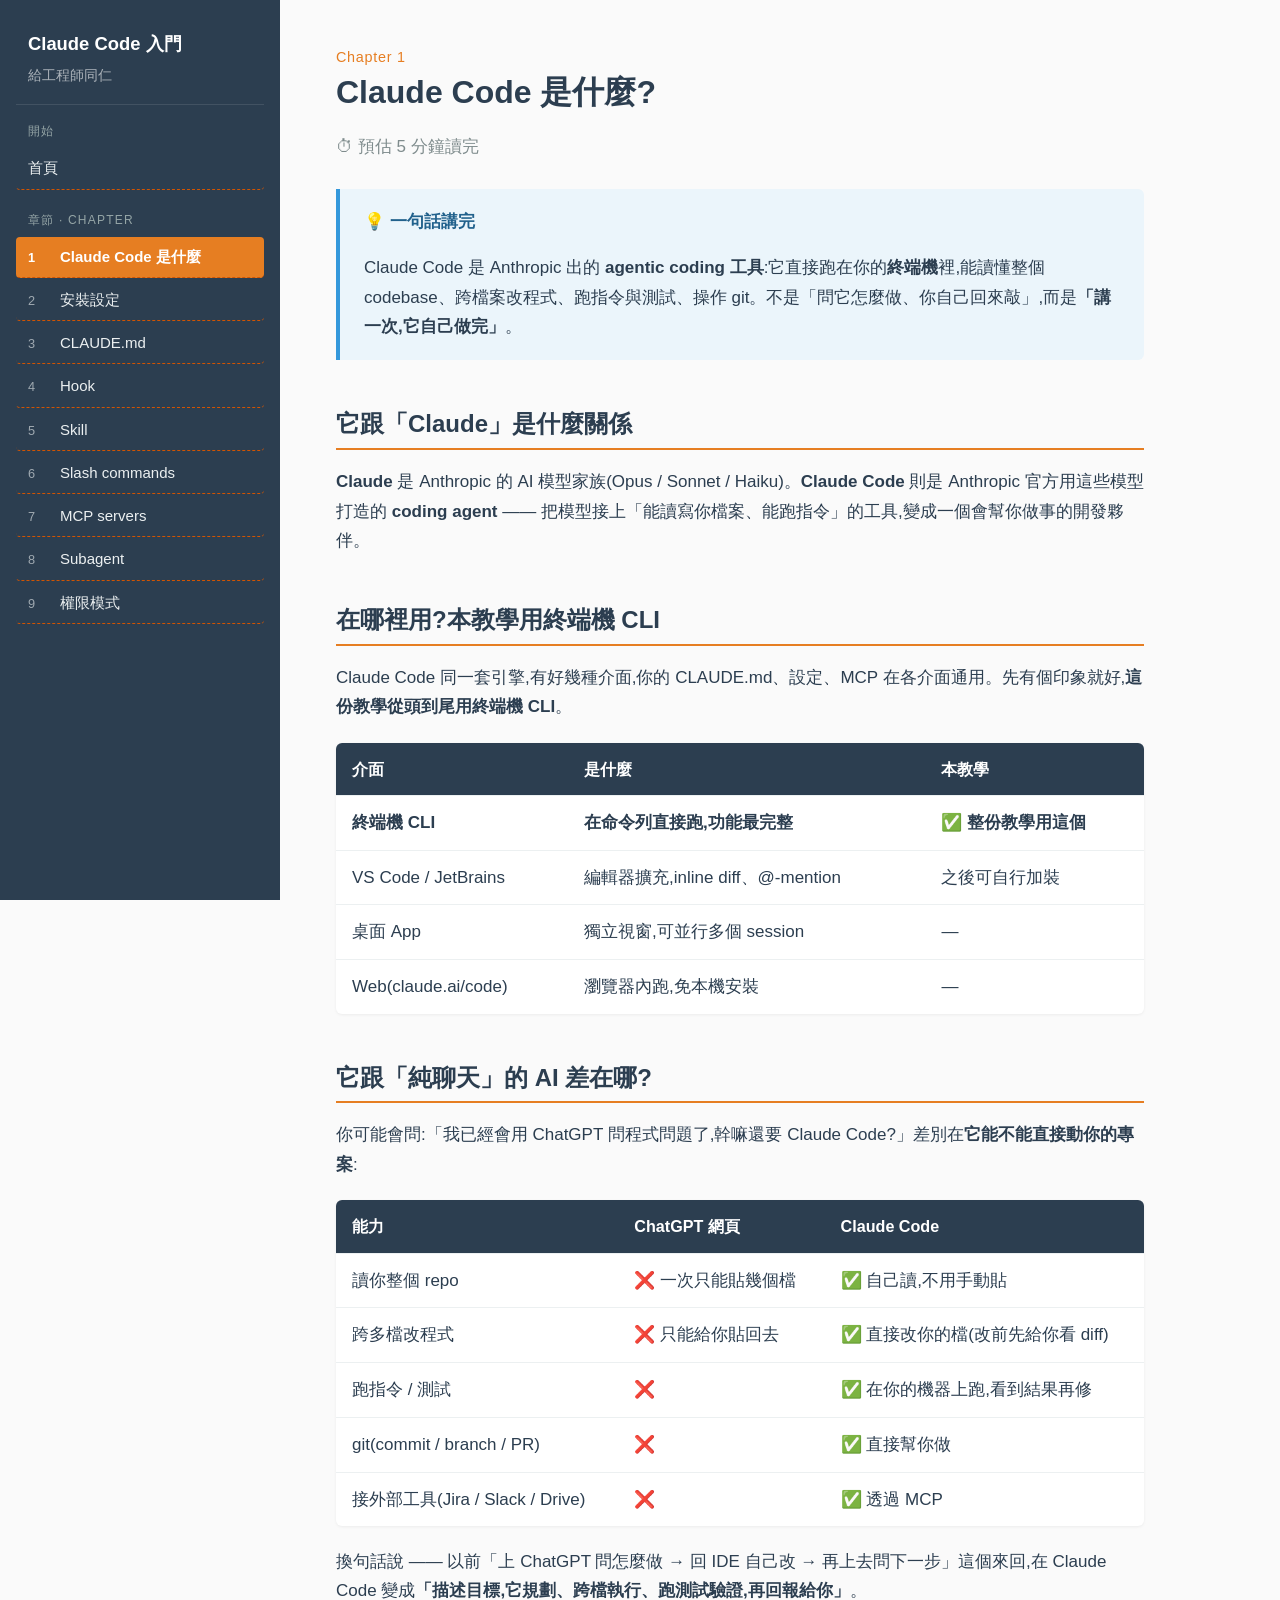
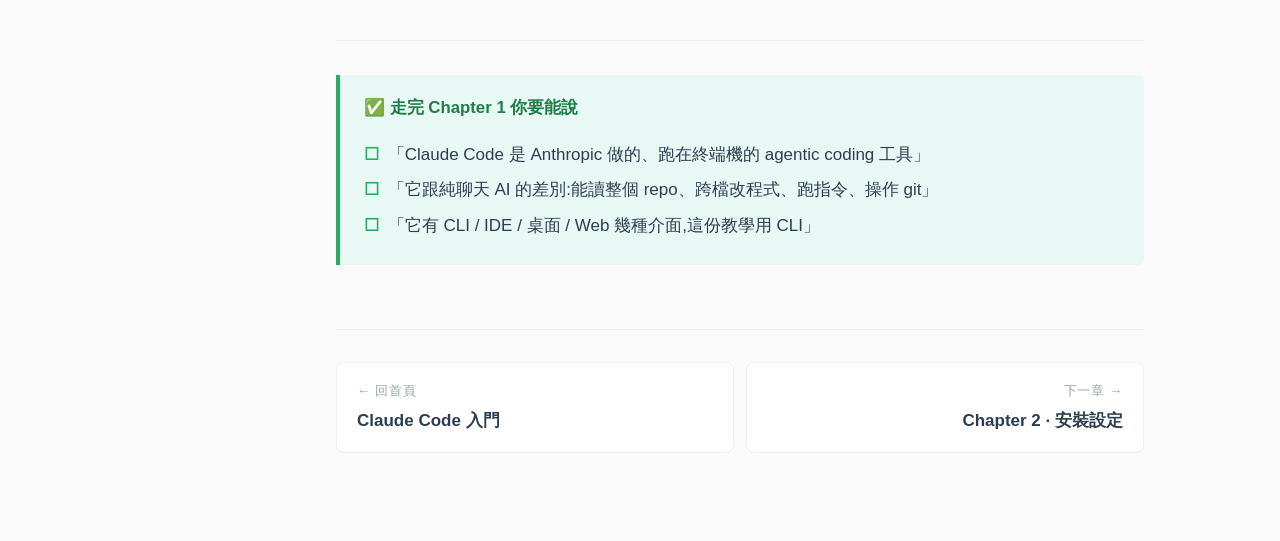
==== 01-claude-code-是什麼.html @ eb7027cd "initial commit" ====
<!DOCTYPE html>
<html lang="zh-Hant">
<head>
  <meta charset="UTF-8">
  <meta name="viewport" content="width=device-width, initial-scale=1.0">
  <title>Chapter 1 · Claude Code 是什麼 — Claude Code 入門</title>
  <link rel="stylesheet" href="styles.css">
  <script src="script.js" defer></script>
</head>
<body>
<div class="site">

<aside class="sidebar">
  <a class="sidebar-brand" href="index.html">
    Claude Code 入門
    <small>給工程師同仁</small>
  </a>

  <div class="sidebar-section">
    <div class="sidebar-heading">開始</div>
    <a class="sidebar-link" href="index.html">首頁</a>
  </div>

  <div class="sidebar-section">
    <div class="sidebar-heading">章節 · Chapter</div>
    <a class="sidebar-link active" href="01-claude-code-是什麼.html"><span class="num">1</span>Claude Code 是什麼</a>
    <a class="sidebar-link" href="02-安裝設定.html"><span class="num">2</span>安裝設定</a>
    <a class="sidebar-link" href="03-claude-md.html"><span class="num">3</span>CLAUDE.md</a>
    <a class="sidebar-link" href="04-hook.html"><span class="num">4</span>Hook</a>
    <a class="sidebar-link" href="05-skill.html"><span class="num">5</span>Skill</a>
    <a class="sidebar-link" href="06-slash-commands.html"><span class="num">6</span>Slash commands</a>
    <a class="sidebar-link" href="07-mcp.html"><span class="num">7</span>MCP servers</a>
    <a class="sidebar-link" href="08-subagent.html"><span class="num">8</span>Subagent</a>
    <a class="sidebar-link" href="09-permission-modes.html"><span class="num">9</span>權限模式</a>
  </div>
</aside>

<main class="main">

<h1>
  <span class="chapter-label">Chapter 1</span>
  Claude Code 是什麼?
</h1>

<p style="color:#7F8C8D;">⏱ 預估 5 分鐘讀完</p>

<div class="box box-concept">
  <div class="box-title">💡 一句話講完</div>
  <p>Claude Code 是 Anthropic 出的 <strong>agentic coding 工具</strong>:它直接跑在你的<strong>終端機</strong>裡,能讀懂整個 codebase、跨檔案改程式、跑指令與測試、操作 git。不是「問它怎麼做、你自己回來敲」,而是<strong>「講一次,它自己做完」</strong>。</p>
</div>

<h2>它跟「Claude」是什麼關係</h2>

<p><strong>Claude</strong> 是 Anthropic 的 AI 模型家族(Opus / Sonnet / Haiku)。<strong>Claude Code</strong> 則是 Anthropic 官方用這些模型打造的 <strong>coding agent</strong> —— 把模型接上「能讀寫你檔案、能跑指令」的工具,變成一個會幫你做事的開發夥伴。</p>

<h2>在哪裡用?本教學用終端機 CLI</h2>

<p>Claude Code 同一套引擎,有好幾種介面,你的 CLAUDE.md、設定、MCP 在各介面通用。先有個印象就好,<strong>這份教學從頭到尾用終端機 CLI</strong>。</p>

<table>
  <tr>
    <th>介面</th>
    <th>是什麼</th>
    <th>本教學</th>
  </tr>
  <tr>
    <td><strong>終端機 CLI</strong></td>
    <td><strong>在命令列直接跑,功能最完整</strong></td>
    <td><strong>✅ 整份教學用這個</strong></td>
  </tr>
  <tr>
    <td>VS Code / JetBrains</td>
    <td>編輯器擴充,inline diff、@-mention</td>
    <td>之後可自行加裝</td>
  </tr>
  <tr>
    <td>桌面 App</td>
    <td>獨立視窗,可並行多個 session</td>
    <td>—</td>
  </tr>
  <tr>
    <td>Web(claude.ai/code)</td>
    <td>瀏覽器內跑,免本機安裝</td>
    <td>—</td>
  </tr>
</table>

<h2>它跟「純聊天」的 AI 差在哪?</h2>

<p>你可能會問:「我已經會用 ChatGPT 問程式問題了,幹嘛還要 Claude Code?」差別在<strong>它能不能直接動你的專案</strong>:</p>

<table>
  <tr>
    <th>能力</th>
    <th>ChatGPT 網頁</th>
    <th>Claude Code</th>
  </tr>
  <tr>
    <td>讀你整個 repo</td>
    <td>❌ 一次只能貼幾個檔</td>
    <td>✅ 自己讀,不用手動貼</td>
  </tr>
  <tr>
    <td>跨多檔改程式</td>
    <td>❌ 只能給你貼回去</td>
    <td>✅ 直接改你的檔(改前先給你看 diff)</td>
  </tr>
  <tr>
    <td>跑指令 / 測試</td>
    <td>❌</td>
    <td>✅ 在你的機器上跑,看到結果再修</td>
  </tr>
  <tr>
    <td>git(commit / branch / PR)</td>
    <td>❌</td>
    <td>✅ 直接幫你做</td>
  </tr>
  <tr>
    <td>接外部工具(Jira / Slack / Drive)</td>
    <td>❌</td>
    <td>✅ 透過 MCP</td>
  </tr>
</table>

<p>換句話說 —— 以前「上 ChatGPT 問怎麼做 → 回 IDE 自己改 → 再上去問下一步」這個來回,在 Claude Code 變成<strong>「描述目標,它規劃、跨檔執行、跑測試驗證,再回報給你」</strong>。</p>


<hr>

<div class="box box-check">
  <div class="box-title">✅ 走完 Chapter 1 你要能說</div>
  <ul>
    <li>「Claude Code 是 Anthropic 做的、跑在終端機的 agentic coding 工具」</li>
    <li>「它跟純聊天 AI 的差別:能讀整個 repo、跨檔改程式、跑指令、操作 git」</li>
    <li>「它有 CLI / IDE / 桌面 / Web 幾種介面,這份教學用 CLI」</li>
  </ul>
</div>

<div class="page-nav">
  <a href="index.html">
    <span class="label">← 回首頁</span>
    <span class="title">Claude Code 入門</span>
  </a>
  <a href="02-安裝設定.html" class="next">
    <span class="label">下一章 →</span>
    <span class="title">Chapter 2 · 安裝設定</span>
  </a>
</div>

</main>
</div>
</body>
</html>
---- styles.css ----
/* ============================================================
   Cowork 教學 — 共用樣式
   配色: 深藍 #2C3E50 / 橘 #E67E22 / 灰 #ECF0F1
   ============================================================ */

/* === Reset === */
*, *::before, *::after { box-sizing: border-box; margin: 0; padding: 0; }

html {
  font-size: 16px;
  scroll-behavior: smooth;
  -webkit-font-smoothing: antialiased;
}

body {
  font-family: -apple-system, BlinkMacSystemFont, "PingFang TC", "Microsoft JhengHei",
               "Segoe UI", "Helvetica Neue", Arial, sans-serif;
  color: #2C3E50;
  background: #FAFAFA;
  line-height: 1.75;
  font-size: 17px;
}

/* === Layout === */
.site {
  display: grid;
  grid-template-columns: 280px 1fr;
  min-height: 100vh;
}

.sidebar {
  background: #2C3E50;
  color: #ECF0F1;
  padding: 28px 16px;
  position: sticky;
  top: 0;
  height: 100vh;
  overflow-y: auto;
  font-size: 15px;
}

.main {
  padding: 48px 56px 64px;
  max-width: 920px;
  width: 100%;
}

/* === Sidebar === */
.sidebar-brand {
  display: block;
  font-size: 1.15rem;
  font-weight: 700;
  color: #FFF;
  text-decoration: none;
  padding: 0 12px 16px;
  border-bottom: 1px solid rgba(255,255,255,0.1);
  margin-bottom: 16px;
}

.sidebar-brand small {
  display: block;
  font-weight: 400;
  font-size: 0.75em;
  opacity: 0.6;
  margin-top: 4px;
}

.sidebar-section {
  margin-bottom: 20px;
}

.sidebar-heading {
  font-size: 0.75rem;
  text-transform: uppercase;
  letter-spacing: 0.1em;
  color: #95A5A6;
  padding: 0 12px;
  margin-bottom: 6px;
}

.sidebar-link {
  display: block;
  padding: 7px 12px;
  color: #ECF0F1;
  text-decoration: none;
  border-radius: 4px;
  margin: 2px 0;
  transition: background 0.15s;
}

.sidebar-link:hover {
  background: rgba(255,255,255,0.08);
  color: #FFF;
}

.sidebar-link.active {
  background: #E67E22;
  color: #FFF;
  font-weight: 600;
}

.sidebar-link .num {
  display: inline-block;
  width: 32px;
  font-size: 0.85em;
  opacity: 0.6;
  font-variant-numeric: tabular-nums;
}

.sidebar-link.active .num {
  opacity: 1;
}

/* 尚未上線的章節 (Part A/B 後續會補) */
span.sidebar-link, .sidebar-link.disabled {
  color: #5D7080;
  cursor: not-allowed;
  display: block;
  padding: 7px 12px;
  margin: 2px 0;
  border-radius: 4px;
}

span.sidebar-link:hover, .sidebar-link.disabled:hover {
  background: transparent;
  color: #5D7080;
}

span.sidebar-link::after, .sidebar-link.disabled::after {
  content: " (待補)";
  font-size: 0.78em;
  opacity: 0.6;
}

/* === Typography === */
h1, h2, h3, h4 {
  font-weight: 700;
  line-height: 1.35;
  color: #2C3E50;
}

h1 {
  font-size: 2rem;
  margin-bottom: 0.3em;
}

h1 .chapter-label {
  display: block;
  font-size: 0.9rem;
  font-weight: 500;
  color: #E67E22;
  letter-spacing: 0.05em;
  margin-bottom: 4px;
}

h2 {
  font-size: 1.5rem;
  margin: 2em 0 0.6em;
  padding-bottom: 0.3em;
  border-bottom: 2px solid #E67E22;
}

h3 {
  font-size: 1.2rem;
  margin: 1.6em 0 0.5em;
}

h4 {
  font-size: 1.05rem;
  margin: 1.3em 0 0.4em;
}

p {
  margin: 1em 0;
}

ul, ol {
  margin: 1em 0 1em 1.6em;
}

li {
  margin: 0.35em 0;
}

a {
  color: #D35400;
  text-decoration: none;
  border-bottom: 1px dashed #D35400;
  transition: all 0.15s;
}

a:hover {
  color: #E67E22;
  border-bottom-style: solid;
}

strong { color: #2C3E50; font-weight: 700; }

hr {
  border: none;
  border-top: 1px solid #ECF0F1;
  margin: 2em 0;
}

/* === Code === */
code {
  background: #F4F4F4;
  padding: 2px 7px;
  border-radius: 3px;
  font-family: "JetBrains Mono", "SF Mono", Menlo, Consolas, monospace;
  font-size: 0.92em;
  color: #C0392B;
}

pre {
  background: #1B2632;
  color: #ECF0F1;
  padding: 18px 22px;
  border-radius: 8px;
  overflow-x: auto;
  margin: 1.2em 0;
  font-size: 0.92em;
  line-height: 1.6;
  position: relative;
}

pre code {
  background: none;
  color: inherit;
  padding: 0;
  font-size: inherit;
}

/* === Tables === */
table {
  width: 100%;
  border-collapse: collapse;
  margin: 1.2em 0;
  background: #FFF;
  border-radius: 6px;
  overflow: hidden;
  box-shadow: 0 1px 3px rgba(0,0,0,0.06);
}

th, td {
  padding: 12px 16px;
  text-align: left;
  border-bottom: 1px solid #ECF0F1;
  vertical-align: top;
}

th {
  background: #2C3E50;
  color: #FFF;
  font-weight: 600;
  font-size: 0.95em;
}

tr:last-child td { border-bottom: none; }

td code { font-size: 0.88em; }

/* === 色塊 (concept / exercise / warning / teacher / check) === */
.box {
  border-left: 4px solid;
  padding: 18px 22px 18px 24px;
  margin: 1.6em 0;
  border-radius: 0 6px 6px 0;
}

.box > *:first-child { margin-top: 0; }
.box > *:last-child { margin-bottom: 0; }

.box-title {
  font-weight: 700;
  font-size: 1.05rem;
  display: flex;
  align-items: center;
  gap: 8px;
  margin-bottom: 8px;
}

.box-concept  { background: #EBF5FB; border-color: #3498DB; }
.box-concept  .box-title { color: #21618C; }

.box-exercise { background: #FEF5E7; border-color: #E67E22; }
.box-exercise .box-title { color: #B9601A; }

.box-warning  { background: #FDEDEC; border-color: #E74C3C; }
.box-warning  .box-title { color: #A93226; }

.box-teacher  { background: #FFF9E6; border-color: #F1C40F; }
.box-teacher  .box-title { color: #927609; }

.box-check    { background: #E8F8F5; border-color: #27AE60; }
.box-check    .box-title { color: #1E7E47; }

.box-check ul { list-style: none; margin-left: 0; }
.box-check li::before {
  content: "☐ ";
  color: #27AE60;
  font-weight: 700;
  margin-right: 4px;
}

/* === Screenshot placeholder === */
.screenshot {
  background: repeating-linear-gradient(
    45deg,
    #F4F4F4,
    #F4F4F4 8px,
    #ECF0F1 8px,
    #ECF0F1 16px
  );
  border: 2px dashed #BDC3C7;
  padding: 56px 24px;
  margin: 1.2em 0;
  text-align: center;
  color: #7F8C8D;
  border-radius: 8px;
  font-style: italic;
}

.screenshot::before {
  content: "📷 ";
  font-style: normal;
  font-size: 1.5em;
  display: block;
  margin-bottom: 8px;
}

/* 當 .screenshot 內含真實圖片時, 切換成展示模式 */
.screenshot:has(img) {
  background: none;
  border: 1px solid #ECF0F1;
  padding: 8px;
  font-style: normal;
}

.screenshot:has(img)::before {
  display: none;
}

.screenshot img {
  max-width: 100%;
  height: auto;
  display: block;
  margin: 0 auto;
  border-radius: 6px;
}

.screenshot .caption {
  margin-top: 8px;
  font-size: 0.85em;
  color: #7F8C8D;
  text-align: center;
}

/* === Prompt block (give Claude this prompt) === */
.prompt {
  background: #FFF;
  border: 2px solid #2C3E50;
  border-radius: 8px;
  padding: 16px 20px;
  margin: 1.2em 0;
  font-family: -apple-system, "PingFang TC", "Microsoft JhengHei", sans-serif;
  position: relative;
}

.prompt::before {
  content: "💬 給 Claude 的指令";
  position: absolute;
  top: -11px;
  left: 16px;
  background: #2C3E50;
  color: #FFF;
  padding: 2px 10px;
  font-size: 0.78em;
  border-radius: 3px;
  letter-spacing: 0.05em;
}

.prompt p:first-of-type { margin-top: 0.5em; }

.copy-btn {
  position: absolute;
  top: -11px;
  right: 16px;
  background: #ECF0F1;
  border: 1px solid #BDC3C7;
  color: #2C3E50;
  padding: 2px 10px;
  border-radius: 3px;
  font-size: 0.78em;
  cursor: pointer;
  font-family: inherit;
  transition: all 0.15s;
  letter-spacing: 0.03em;
  line-height: 1.5;
}

.copy-btn:hover {
  background: #E67E22;
  color: #FFF;
  border-color: #E67E22;
}

.copy-btn.copied {
  background: #27AE60;
  color: #FFF;
  border-color: #27AE60;
}

/* <pre> 代碼區塊內的複製按鈕:深色底,放右上角內側 */
pre .copy-btn {
  top: 8px;
  right: 8px;
  background: rgba(255,255,255,0.12);
  border-color: rgba(255,255,255,0.25);
  color: #ECF0F1;
}

pre .copy-btn:hover {
  background: #E67E22;
  color: #FFF;
  border-color: #E67E22;
}

pre .copy-btn.copied {
  background: #27AE60;
  color: #FFF;
  border-color: #27AE60;
}

/* === 展開式區塊 (details/summary) === */
details {
  background: #FAFAFA;
  border: 1px solid #ECF0F1;
  border-radius: 8px;
  padding: 16px 22px;
  margin: 1.5em 0;
  transition: all 0.2s;
}

details[open] {
  background: #FFF;
  border-color: #E67E22;
  box-shadow: 0 2px 8px rgba(230, 126, 34, 0.08);
}

summary.homework-toggle,
details > summary {
  cursor: pointer;
  font-weight: 700;
  font-size: 1.08rem;
  color: #2C3E50;
  padding: 8px 0;
  list-style: none;
  outline: none;
  user-select: none;
  display: flex;
  align-items: center;
  gap: 10px;
}

summary::-webkit-details-marker {
  display: none;
}

summary::before {
  content: "▸";
  display: inline-block;
  color: #E67E22;
  transition: transform 0.15s;
  font-size: 0.9em;
}

details[open] > summary::before {
  transform: rotate(90deg);
}

summary:hover {
  color: #E67E22;
}

/* === Page nav (prev/next) === */
.page-nav {
  display: flex;
  justify-content: space-between;
  gap: 12px;
  margin: 64px 0 24px;
  padding-top: 32px;
  border-top: 1px solid #ECF0F1;
}

.page-nav a {
  flex: 1;
  padding: 16px 20px;
  background: #FFF;
  color: #2C3E50;
  border: 1px solid #ECF0F1;
  border-radius: 8px;
  text-decoration: none;
  border-bottom: 1px solid #ECF0F1;
  transition: all 0.15s;
}

.page-nav a:hover {
  border-color: #E67E22;
  color: #E67E22;
  transform: translateY(-1px);
}

.page-nav .label {
  display: block;
  font-size: 0.78em;
  color: #95A5A6;
  letter-spacing: 0.05em;
  margin-bottom: 4px;
}

.page-nav .title {
  display: block;
  font-weight: 600;
}

.page-nav .next { text-align: right; }

.page-nav .placeholder {
  flex: 1;
  background: transparent;
  border: none;
}

/* === Index / 首頁 專用 === */
.hero {
  background: linear-gradient(135deg, #2C3E50 0%, #34495E 100%);
  color: #FFF;
  padding: 56px 48px;
  border-radius: 12px;
  margin-bottom: 40px;
  position: relative;
  overflow: hidden;
}

.hero::after {
  content: "";
  position: absolute;
  right: -40px;
  top: -40px;
  width: 200px;
  height: 200px;
  background: rgba(230, 126, 34, 0.15);
  border-radius: 50%;
}

.hero h1 {
  color: #FFF;
  font-size: 2.4rem;
  margin-bottom: 12px;
  position: relative;
  z-index: 1;
}

.hero p {
  color: #ECF0F1;
  font-size: 1.1rem;
  position: relative;
  z-index: 1;
}

.hero .btn {
  margin-top: 16px;
  position: relative;
  z-index: 1;
}

.btn {
  display: inline-block;
  padding: 13px 28px;
  background: #E67E22;
  color: #FFF !important;
  text-decoration: none;
  border-radius: 6px;
  border: none;
  border-bottom: none;
  cursor: pointer;
  font-weight: 600;
  font-size: 1rem;
  transition: all 0.15s;
}

.btn:hover {
  background: #D35400;
  transform: translateY(-1px);
}

.btn-secondary {
  background: transparent;
  color: #FFF !important;
  border: 1px solid #FFF;
}

.btn-secondary:hover {
  background: rgba(255,255,255,0.1);
}

/* Learning map */
.section-block {
  margin: 48px 0;
}

.section-block h2 {
  display: flex;
  align-items: baseline;
  gap: 12px;
}

.section-block h2 .duration {
  font-size: 0.85rem;
  color: #95A5A6;
  font-weight: 400;
  border-bottom: none;
}

.lesson-grid {
  display: grid;
  grid-template-columns: repeat(auto-fill, minmax(220px, 1fr));
  gap: 14px;
  margin: 1.5em 0;
}

.lesson-card {
  display: block;
  background: #FFF;
  border: 1px solid #ECF0F1;
  border-radius: 10px;
  padding: 18px 20px;
  text-decoration: none;
  color: #2C3E50;
  transition: all 0.15s;
  border-bottom: 1px solid #ECF0F1;
}

.lesson-card:hover {
  transform: translateY(-2px);
  box-shadow: 0 6px 16px rgba(0,0,0,0.08);
  border-color: #E67E22;
  color: #2C3E50;
}

.lesson-card .badge {
  display: inline-block;
  padding: 3px 8px;
  background: #ECF0F1;
  color: #7F8C8D;
  font-size: 0.72rem;
  font-weight: 600;
  border-radius: 3px;
  margin-bottom: 8px;
  letter-spacing: 0.05em;
}

.lesson-card.partA .badge { background: #3498DB; color: #FFF; }
.lesson-card.partB .badge { background: #E67E22; color: #FFF; }
.lesson-card.appendix .badge { background: #95A5A6; color: #FFF; }

.lesson-card h3 {
  font-size: 1.05rem;
  margin: 0 0 6px;
}

.lesson-card .desc {
  font-size: 0.88rem;
  color: #7F8C8D;
  line-height: 1.55;
}

.lesson-card .meta {
  margin-top: 10px;
  font-size: 0.78rem;
  color: #95A5A6;
  display: flex;
  gap: 12px;
}

/* === Demo box (序章 用) === */
.demo-frame {
  background: #1B2632;
  color: #ECF0F1;
  border-radius: 12px;
  padding: 32px;
  margin: 1.5em 0;
  border: 1px solid #2C3E50;
}

.demo-frame .terminal-line {
  font-family: "JetBrains Mono", "SF Mono", Menlo, monospace;
  font-size: 0.95em;
  margin: 4px 0;
}

.demo-frame .user { color: #E67E22; }
.demo-frame .claude { color: #5DADE2; }

/* === 重點 callout (大字、強調) === */
.callout {
  font-size: 1.3rem;
  text-align: center;
  padding: 32px 24px;
  background: #FFF;
  border: 2px dashed #E67E22;
  border-radius: 12px;
  margin: 2em 0;
  color: #2C3E50;
  font-weight: 600;
  line-height: 1.5;
}

/* === Footer === */
.footer {
  margin-top: 64px;
  padding-top: 24px;
  border-top: 1px solid #ECF0F1;
  font-size: 0.85rem;
  color: #95A5A6;
}

/* === Responsive === */
@media (max-width: 900px) {
  .site { grid-template-columns: 1fr; }
  .sidebar {
    position: static;
    height: auto;
    padding: 16px;
    max-height: 60vh;
  }
  .main { padding: 24px 18px 48px; }
  .hero { padding: 32px 24px; }
  .hero h1 { font-size: 1.6rem; }
  h1 { font-size: 1.6rem; }
  h2 { font-size: 1.25rem; }
  .lesson-grid { grid-template-columns: 1fr; }
  .page-nav { flex-direction: column; }
}

/* === Print === */
@media print {
  .sidebar, .page-nav { display: none; }
  .main { max-width: 100%; padding: 0; }
}
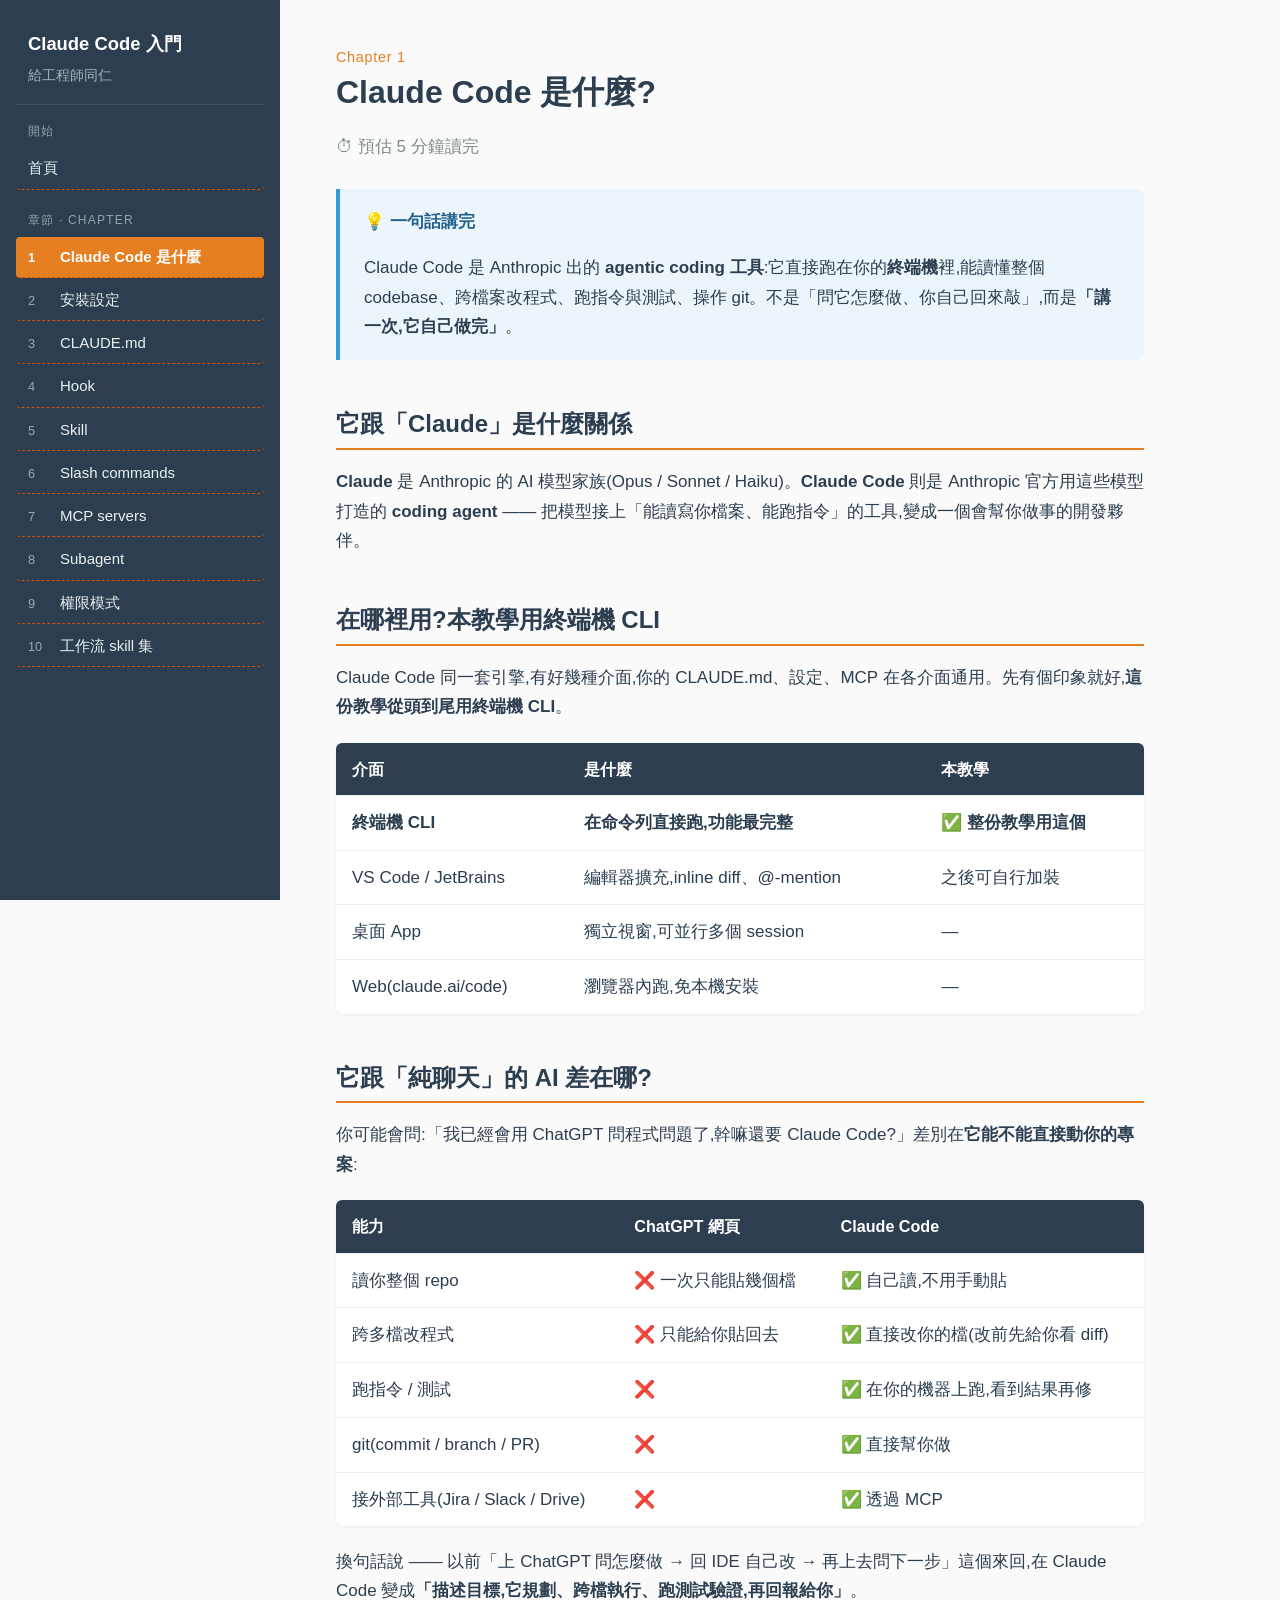
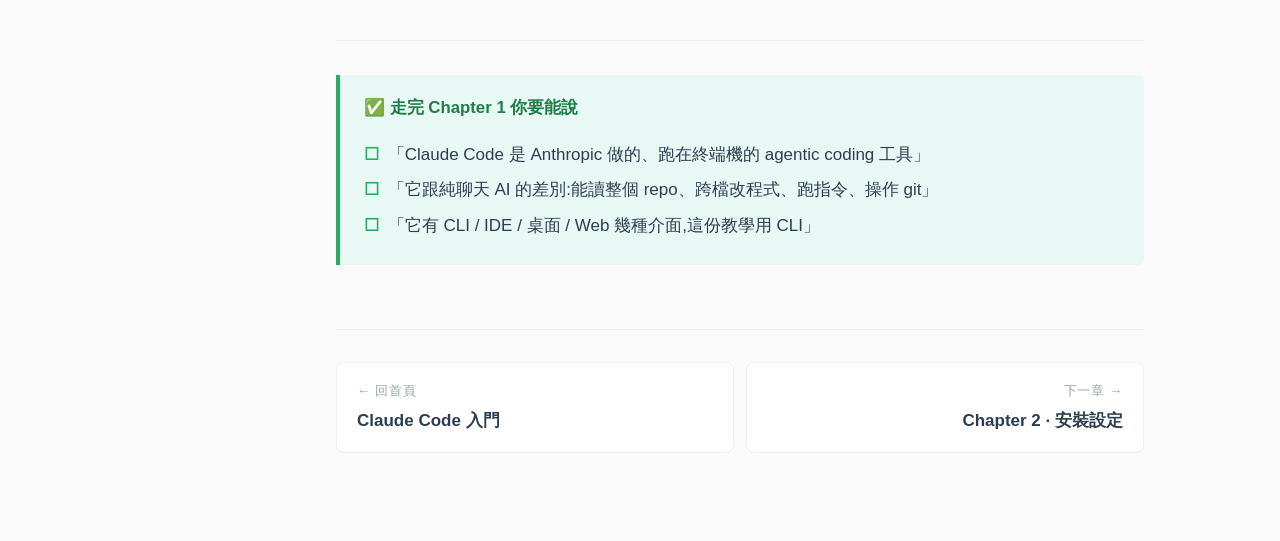
==== commit 9f70c4b1: "ch10" ====
--- a/01-claude-code-是什麼.html
+++ b/01-claude-code-是什麼.html
@@ -32,6 +32,7 @@
     <a class="sidebar-link" href="07-mcp.html"><span class="num">7</span>MCP servers</a>
     <a class="sidebar-link" href="08-subagent.html"><span class="num">8</span>Subagent</a>
     <a class="sidebar-link" href="09-permission-modes.html"><span class="num">9</span>權限模式</a>
+    <a class="sidebar-link" href="10-skill-工作流集.html"><span class="num">10</span>工作流 skill 集</a>
   </div>
 </aside>
 
